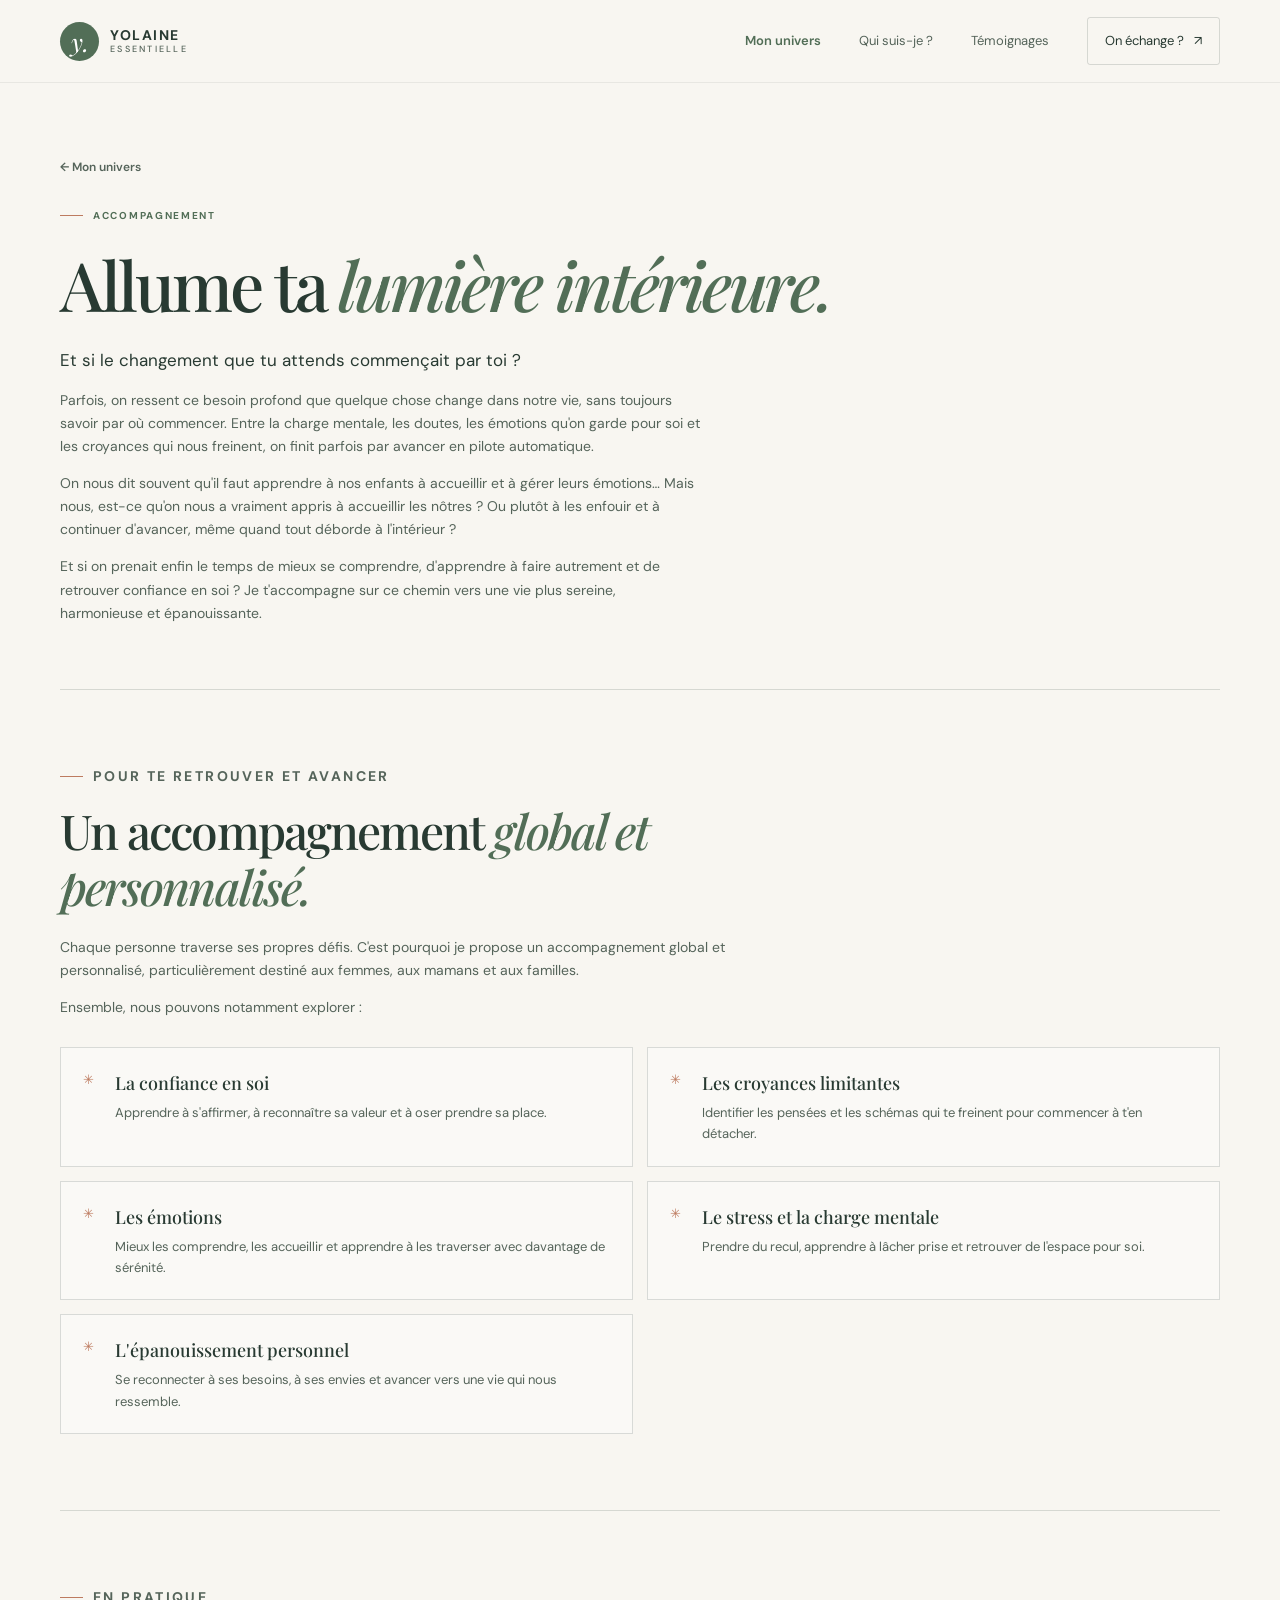
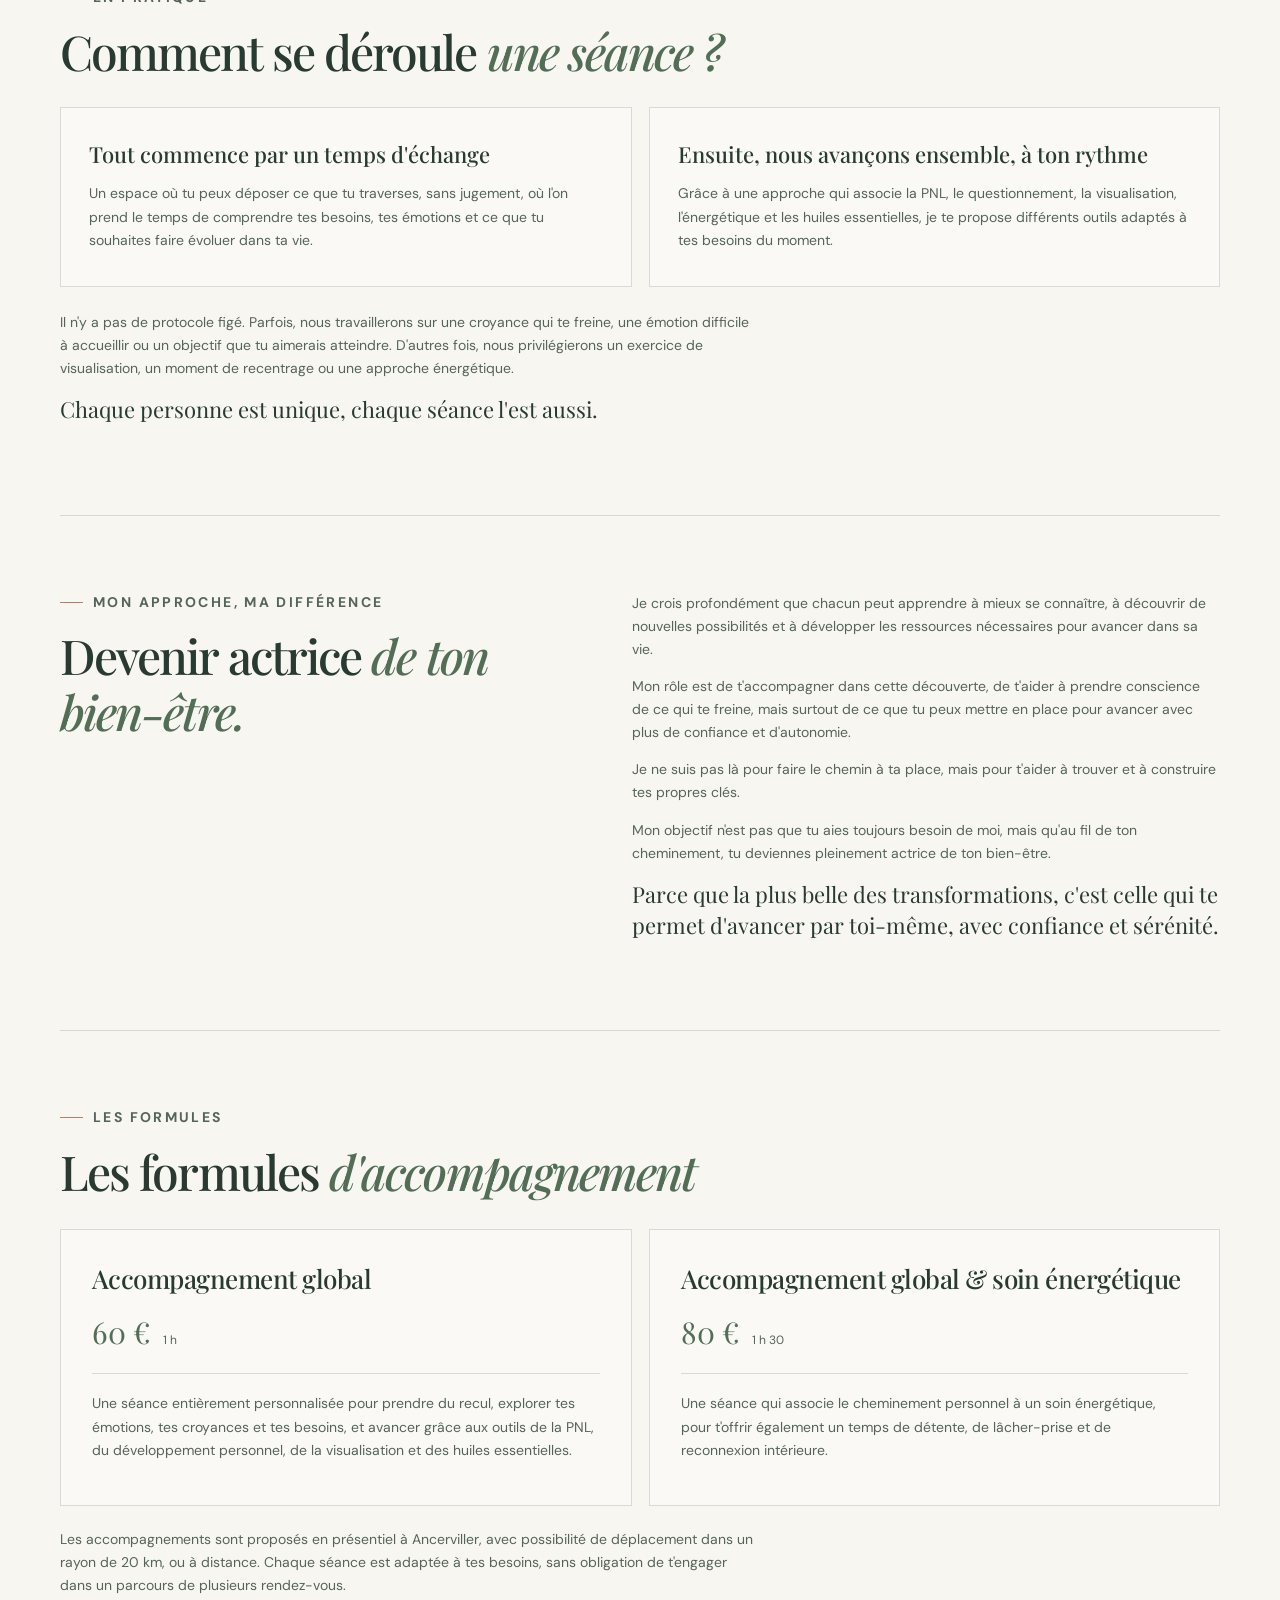
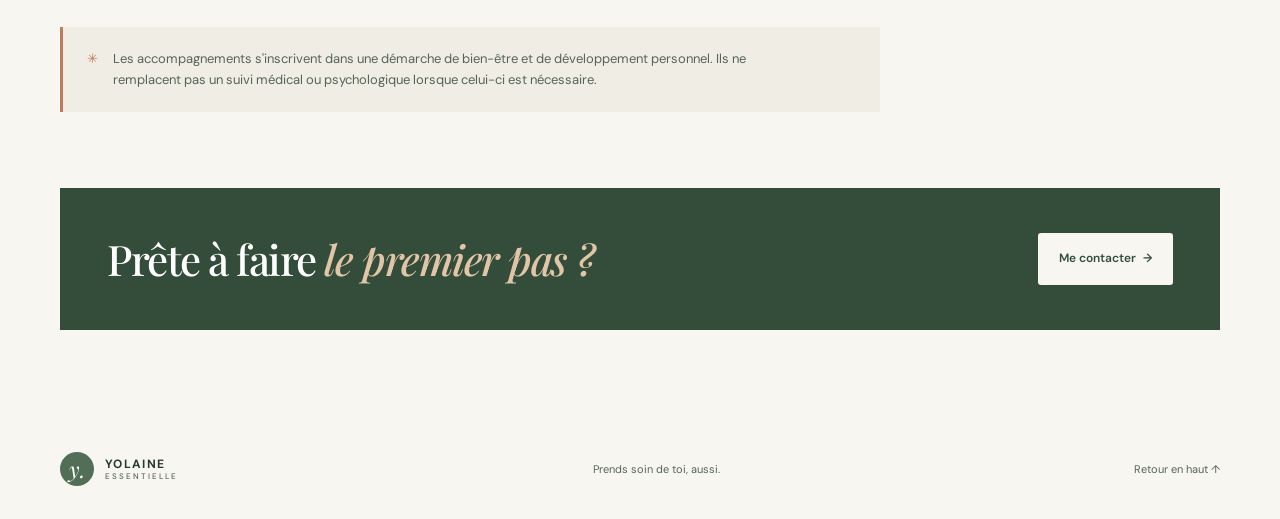
==== accompagnement.html @ 6f118df3 "Ajustement des pages" ====
<!doctype html>
<html lang="fr">
  <head>
    <meta charset="utf-8">
    <meta name="viewport" content="width=device-width, initial-scale=1">
    <meta name="theme-color" content="#f8f6f1">
    <meta name="description" content="Un accompagnement global et personnalisé mêlant PNL, visualisation, énergétique et huiles essentielles, pour les femmes, les mamans et les familles.">
    <title>Accompagnement — Yolaine Essentielle</title>
    <link rel="preconnect" href="https://fonts.googleapis.com">
    <link rel="preconnect" href="https://fonts.gstatic.com" crossorigin>
    <link href="https://fonts.googleapis.com/css2?family=DM+Sans:wght@400;500;600;700&family=Playfair+Display:ital,wght@0,500;0,600;0,700;1,500;1,600&display=swap" rel="stylesheet">
    <link rel="stylesheet" href="assets/styles.css">
    <script src="assets/script.js" defer></script>
  </head>
  <body>
    <a class="skip-link" href="#contenu">Aller au contenu</a>

    <header class="site-header">
      <div class="header-inner">
        <a class="brand" href="index.html#accueil" aria-label="Yolaine Essentielle, accueil">
          <span class="brand-mark" aria-hidden="true">y.</span>
          <span class="brand-name">yolaine <span>essentielle</span></span>
        </a>
        <button class="menu-toggle" type="button" aria-expanded="false" aria-controls="navigation-principale" aria-label="Ouvrir le menu">
          <span></span>
          <span></span>
        </button>
        <nav class="main-nav" id="navigation-principale" aria-label="Navigation principale">
          <a href="univers.html" aria-current="page">Mon univers</a>
          <a href="index.html#a-propos">Qui suis-je ?</a>
          <a href="temoignages.html">Témoignages</a>
          <a class="nav-cta" href="contact.html">On échange ? <span aria-hidden="true">↗</span></a>
        </nav>
      </div>
    </header>

    <main id="contenu">
      <section class="page-hero section-wrap" aria-labelledby="page-title">
        <a class="crumbs" href="univers.html">← Mon univers</a>
        <p class="eyebrow"><span></span> Accompagnement</p>
        <h1 id="page-title">Allume ta <em>lumière intérieure.</em></h1>
        <p class="page-lead">Et si le changement que tu attends commençait par toi&nbsp;?</p>
        <p class="page-text">
          Parfois, on ressent ce besoin profond que quelque chose change dans notre vie,
          sans toujours savoir par où commencer. Entre la charge mentale, les doutes,
          les émotions qu'on garde pour soi et les croyances qui nous freinent, on finit
          parfois par avancer en pilote automatique.
        </p>
        <p class="page-text">
          On nous dit souvent qu'il faut apprendre à nos enfants à accueillir et à gérer
          leurs émotions… Mais nous, est-ce qu'on nous a vraiment appris à accueillir les
          nôtres&nbsp;? Ou plutôt à les enfouir et à continuer d'avancer, même quand tout
          déborde à l'intérieur&nbsp;?
        </p>
        <p class="page-text">
          Et si on prenait enfin le temps de mieux se comprendre, d'apprendre à faire
          autrement et de retrouver confiance en soi&nbsp;? Je t'accompagne sur ce chemin
          vers une vie plus sereine, harmonieuse et épanouissante.
        </p>
      </section>

      <section class="block section-wrap" aria-labelledby="pour-qui">
        <p class="eyebrow"><span></span> Pour te retrouver et avancer</p>
        <h2 id="pour-qui">Un accompagnement <em>global et personnalisé.</em></h2>
        <p>
          Chaque personne traverse ses propres défis. C'est pourquoi je propose un
          accompagnement global et personnalisé, particulièrement destiné aux femmes,
          aux mamans et aux familles.
        </p>
        <p>Ensemble, nous pouvons notamment explorer&nbsp;:</p>
        <ul class="feature-list">
          <li><strong>La confiance en soi</strong>Apprendre à s'affirmer, à reconnaître sa valeur et à oser prendre sa place.</li>
          <li><strong>Les croyances limitantes</strong>Identifier les pensées et les schémas qui te freinent pour commencer à t'en détacher.</li>
          <li><strong>Les émotions</strong>Mieux les comprendre, les accueillir et apprendre à les traverser avec davantage de sérénité.</li>
          <li><strong>Le stress et la charge mentale</strong>Prendre du recul, apprendre à lâcher prise et retrouver de l'espace pour soi.</li>
          <li><strong>L'épanouissement personnel</strong>Se reconnecter à ses besoins, à ses envies et avancer vers une vie qui nous ressemble.</li>
        </ul>
      </section>

      <section class="block section-wrap" aria-labelledby="seance">
        <p class="eyebrow"><span></span> En pratique</p>
        <h2 id="seance">Comment se déroule <em>une séance&nbsp;?</em></h2>
        <div class="steps">
          <div class="step">
            <h3>Tout commence par un temps d'échange</h3>
            <p>Un espace où tu peux déposer ce que tu traverses, sans jugement, où l'on prend le temps de comprendre tes besoins, tes émotions et ce que tu souhaites faire évoluer dans ta vie.</p>
          </div>
          <div class="step">
            <h3>Ensuite, nous avançons ensemble, à ton rythme</h3>
            <p>Grâce à une approche qui associe la PNL, le questionnement, la visualisation, l'énergétique et les huiles essentielles, je te propose différents outils adaptés à tes besoins du moment.</p>
          </div>
        </div>
        <p style="margin-top: 24px">
          Il n'y a pas de protocole figé. Parfois, nous travaillerons sur une croyance
          qui te freine, une émotion difficile à accueillir ou un objectif que tu aimerais
          atteindre. D'autres fois, nous privilégierons un exercice de visualisation, un
          moment de recentrage ou une approche énergétique.
        </p>
        <p class="strong">Chaque personne est unique, chaque séance l'est aussi.</p>
      </section>

      <section class="block section-wrap" aria-labelledby="difference">
        <div class="split">
          <div>
            <p class="eyebrow"><span></span> Mon approche, ma différence</p>
            <h2 id="difference">Devenir actrice <em>de ton bien-être.</em></h2>
          </div>
          <div>
            <p>Je crois profondément que chacun peut apprendre à mieux se connaître, à découvrir de nouvelles possibilités et à développer les ressources nécessaires pour avancer dans sa vie.</p>
            <p>Mon rôle est de t'accompagner dans cette découverte, de t'aider à prendre conscience de ce qui te freine, mais surtout de ce que tu peux mettre en place pour avancer avec plus de confiance et d'autonomie.</p>
            <p>Je ne suis pas là pour faire le chemin à ta place, mais pour t'aider à trouver et à construire tes propres clés.</p>
            <p>Mon objectif n'est pas que tu aies toujours besoin de moi, mais qu'au fil de ton cheminement, tu deviennes pleinement actrice de ton bien-être.</p>
            <p class="strong">Parce que la plus belle des transformations, c'est celle qui te permet d'avancer par toi-même, avec confiance et sérénité.</p>
          </div>
        </div>
      </section>

      <section class="block section-wrap" aria-labelledby="formules">
        <p class="eyebrow"><span></span> Les formules</p>
        <h2 id="formules">Les formules <em>d'accompagnement</em></h2>
        <div class="offer-grid">
          <article class="offer-card">
            <h3>Accompagnement global</h3>
            <p class="price">60&nbsp;€ <span>1 h</span></p>
            <p>Une séance entièrement personnalisée pour prendre du recul, explorer tes émotions, tes croyances et tes besoins, et avancer grâce aux outils de la PNL, du développement personnel, de la visualisation et des huiles essentielles.</p>
          </article>
          <article class="offer-card">
            <h3>Accompagnement global &amp; soin énergétique</h3>
            <p class="price">80&nbsp;€ <span>1 h 30</span></p>
            <p>Une séance qui associe le cheminement personnel à un soin énergétique, pour t'offrir également un temps de détente, de lâcher-prise et de reconnexion intérieure.</p>
          </article>
        </div>
        <p style="margin-top: 22px">
          Les accompagnements sont proposés en présentiel à Ancerviller, avec possibilité
          de déplacement dans un rayon de 20&nbsp;km, ou à distance. Chaque séance est adaptée
          à tes besoins, sans obligation de t'engager dans un parcours de plusieurs rendez-vous.
        </p>
        <div class="notice">
          <span aria-hidden="true">✳</span>
          <p>Les accompagnements s'inscrivent dans une démarche de bien-être et de développement personnel. Ils ne remplacent pas un suivi médical ou psychologique lorsque celui-ci est nécessaire.</p>
        </div>
      </section>

      <section class="section-wrap">
        <div class="cta-band">
          <h2>Prête à faire <em>le premier pas&nbsp;?</em></h2>
          <a class="button button-light" href="contact.html">Me contacter <span aria-hidden="true">→</span></a>
        </div>
      </section>
    </main>

    <footer class="site-footer">
      <a class="brand footer-brand" href="index.html#accueil" aria-label="Yolaine Essentielle, retour à l'accueil">
        <span class="brand-mark" aria-hidden="true">y.</span>
        <span class="brand-name">yolaine <span>essentielle</span></span>
      </a>
      <p>Prends soin de toi, aussi.</p>
      <a class="back-top" href="#contenu">Retour en haut ↑</a>
    </footer>
  </body>
</html>
---- assets/styles.css ----
:root {
  color-scheme: light;
  --paper: #f8f6f1;
  --paper-deep: #f0ede4;
  --ink: #283a32;
  --ink-soft: #55645a;
  --green: #526e57;
  --green-deep: #344d3b;
  --sage: #dce4d5;
  --sage-light: #e9eee5;
  --clay: #bd7b60;
  --line: rgba(40, 58, 50, 0.16);
  --serif: "Playfair Display", Georgia, serif;
  --sans: "DM Sans", "Segoe UI", sans-serif;
  --page-width: 1160px;
}

* {
  box-sizing: border-box;
}

html {
  scroll-behavior: smooth;
  scroll-padding-top: 94px;
}

body {
  margin: 0;
  background: var(--paper);
  color: var(--ink);
  font-family: var(--sans);
  font-size: 16px;
  line-height: 1.65;
  overflow-x: clip;
  -webkit-font-smoothing: antialiased;
}

a {
  color: inherit;
  text-decoration: none;
}

button,
a {
  -webkit-tap-highlight-color: transparent;
}

a:focus-visible,
button:focus-visible {
  outline: 3px solid var(--clay);
  outline-offset: 4px;
}

.skip-link {
  position: absolute;
  z-index: 20;
  top: 12px;
  left: 12px;
  padding: 10px 14px;
  transform: translateY(-160%);
  background: var(--ink);
  color: white;
}

.skip-link:focus {
  transform: translateY(0);
}

.site-header {
  position: sticky;
  z-index: 10;
  top: 0;
  border-bottom: 1px solid rgba(40, 58, 50, 0.08);
  background: rgba(248, 246, 241, 0.94);
  backdrop-filter: blur(14px);
}

.header-inner,
.section-wrap,
.site-footer {
  width: min(var(--page-width), calc(100% - 64px));
  margin-inline: auto;
}

.header-inner {
  display: flex;
  min-height: 82px;
  align-items: center;
  justify-content: space-between;
}

.brand {
  display: inline-flex;
  align-items: center;
  gap: 11px;
}

.brand-mark {
  display: grid;
  width: 39px;
  height: 39px;
  place-items: center;
  border-radius: 50%;
  background: var(--green);
  color: white;
  font-family: var(--serif);
  font-size: 25px;
  font-style: italic;
  line-height: 1;
}

.brand-name {
  display: grid;
  gap: 0;
  font-size: 14px;
  font-weight: 700;
  letter-spacing: 0.11em;
  line-height: 1.2;
  text-transform: uppercase;
}

.brand-name span {
  color: var(--ink-soft);
  font-size: 9px;
  font-weight: 500;
  letter-spacing: 0.25em;
}

.main-nav {
  display: flex;
  align-items: center;
  gap: 38px;
  color: var(--ink-soft);
  font-size: 13px;
}

.main-nav > a:not(.nav-cta):hover,
.text-link:hover,
.back-top:hover {
  color: var(--green);
}

.nav-cta {
  padding: 12px 17px;
  border: 1px solid var(--line);
  border-radius: 3px;
  color: var(--ink);
  transition: background 180ms ease, color 180ms ease, border-color 180ms ease;
}

.nav-cta:hover {
  border-color: var(--green);
  background: var(--green);
  color: white;
}

.nav-cta span,
.text-link span,
.button span {
  margin-left: 7px;
}

.menu-toggle {
  display: none;
}

.hero {
  display: grid;
  min-height: 655px;
  grid-template-columns: 1fr 0.9fr;
  align-items: center;
  gap: 42px;
  padding-block: 72px 76px;
}

.hero-copy {
  position: relative;
  z-index: 1;
  padding-block: 16px;
}

.eyebrow {
  display: flex;
  align-items: center;
  gap: 10px;
  margin: 0 0 23px;
  color: var(--green);
  font-size: 10px;
  font-weight: 700;
  letter-spacing: 0.17em;
  line-height: 1.5;
  text-transform: uppercase;
}

.eyebrow > span {
  width: 23px;
  height: 1px;
  background: var(--clay);
}

.hero h1,
.section-heading h2,
.recognition h2,
.about h2,
.contact h2 {
  margin: 0;
  font-family: var(--serif);
  font-weight: 500;
  letter-spacing: -0.045em;
}

.hero h1 {
  max-width: 570px;
  font-size: clamp(48px, 5.5vw, 72px);
  line-height: 1.11;
}

.hero h1 em,
.section-heading h2 em,
.recognition h2 em,
.about h2 em,
.contact h2 em {
  color: var(--green);
  font-weight: 500;
}

.hero-intro {
  max-width: 480px;
  margin: 26px 0 9px;
  color: var(--ink);
  font-size: 17px;
  line-height: 1.7;
}

.hero-detail {
  max-width: 470px;
  margin: 0;
  color: var(--ink-soft);
  font-size: 14px;
}

.hero-actions {
  display: flex;
  align-items: center;
  gap: 27px;
  margin-top: 31px;
}

.button {
  display: inline-flex;
  min-height: 52px;
  align-items: center;
  justify-content: center;
  padding: 0 20px;
  border: 1px solid transparent;
  border-radius: 3px;
  font-size: 12px;
  font-weight: 600;
  transition: transform 180ms ease, background 180ms ease, color 180ms ease;
}

.button:hover {
  transform: translateY(-2px);
}

.button-primary {
  background: var(--green);
  color: white;
}

.button-primary:hover {
  background: var(--green-deep);
}

.text-link {
  display: inline-flex;
  align-items: center;
  color: var(--ink);
  font-size: 12px;
  font-weight: 600;
  transition: color 180ms ease;
}

.hero-note {
  display: flex;
  align-items: center;
  gap: 10px;
  margin-top: 38px;
  color: var(--ink-soft);
  font-size: 11px;
}

.note-sparkle {
  color: var(--clay);
  font-size: 18px;
}

.hero-art {
  position: relative;
  min-height: 486px;
  display: grid;
  place-items: center;
}

.art-frame {
  position: relative;
  width: min(100%, 440px);
  aspect-ratio: 0.92;
  overflow: hidden;
  border-radius: 220px 220px 4px 4px;
  background: var(--sage);
  box-shadow: 0 24px 70px rgba(44, 64, 48, 0.1);
}

.art-frame img {
  display: block;
  width: 100%;
  height: 100%;
  object-fit: cover;
}

.art-caption {
  position: absolute;
  right: -1px;
  bottom: 26px;
  display: flex;
  min-width: 190px;
  align-items: center;
  gap: 12px;
  padding: 13px 18px;
  border: 1px solid rgba(255, 255, 255, 0.55);
  background: rgba(248, 246, 241, 0.91);
  color: var(--ink);
  font-size: 13px;
  line-height: 1.3;
  backdrop-filter: blur(8px);
}

.art-caption em {
  color: var(--green);
  font-family: var(--serif);
  font-size: 16px;
}

.caption-icon {
  color: var(--clay);
  font-size: 24px;
}

.art-orbit {
  position: absolute;
  z-index: -1;
  border: 1px solid rgba(82, 110, 87, 0.25);
  border-radius: 50%;
}

.orbit-one {
  width: 500px;
  height: 500px;
  transform: translate(23px, 7px);
}

.orbit-two {
  width: 550px;
  height: 550px;
  transform: translate(23px, 7px);
  opacity: 0.5;
}

.art-label {
  position: absolute;
  top: 23%;
  right: -9px;
  color: var(--green);
  font-size: 9px;
  font-weight: 700;
  letter-spacing: 0.18em;
  writing-mode: vertical-rl;
}

.practice-strip {
  background: var(--green-deep);
  color: #f5f3ed;
}

.practice-inner {
  display: flex;
  min-height: 74px;
  align-items: center;
  justify-content: center;
  gap: clamp(18px, 4.4vw, 60px);
  padding: 18px 24px;
  font-family: var(--serif);
  font-size: 17px;
}

.practice-inner i {
  color: #d3ae8c;
  font-size: 12px;
  font-style: normal;
}

.recognition {
  max-width: 790px;
  padding-block: 123px 118px;
  text-align: center;
}

.eyebrow-centered {
  justify-content: center;
  margin-bottom: 21px;
}

.recognition h2 {
  font-size: clamp(36px, 4vw, 50px);
  line-height: 1.2;
}

.section-lead {
  max-width: 590px;
  margin: 23px auto 24px;
  color: var(--ink-soft);
  font-size: 15px;
}

.approach {
  padding-block: 89px 95px;
  border-top: 1px solid var(--line);
  border-bottom: 1px solid var(--line);
}

.section-heading {
  display: flex;
  align-items: end;
  justify-content: space-between;
  gap: 48px;
  margin-bottom: 41px;
}

.section-heading .eyebrow {
  margin-bottom: 17px;
}

.section-heading h2 {
  max-width: 650px;
  font-size: clamp(38px, 4.4vw, 56px);
  line-height: 1.13;
}

.section-heading > p {
  max-width: 330px;
  margin: 0 0 4px;
  color: var(--ink-soft);
  font-size: 13px;
}

.approach-grid {
  display: grid;
  grid-template-columns: repeat(3, 1fr);
  gap: 17px;
}

.approach-card {
  display: block;
  position: relative;
  min-height: 269px;
  padding: 29px 26px 32px;
  border: 1px solid var(--line);
  background: rgba(255, 255, 255, 0.25);
  transition: border-color 180ms ease, transform 180ms ease, background 180ms ease;
}

.approach-card:hover {
  transform: translateY(-4px);
  border-color: rgba(82, 110, 87, 0.5);
  background: rgba(255, 255, 255, 0.56);
}

.card-number {
  position: absolute;
  top: 25px;
  right: 25px;
  color: #9ca79a;
  font-size: 10px;
  letter-spacing: 0.12em;
}

.card-icon {
  display: grid;
  width: 49px;
  height: 49px;
  place-items: center;
  margin-bottom: 23px;
  border-radius: 50%;
  font-size: 22px;
}

.icon-energy {
  background: #e7e5d5;
  color: #8d8055;
}

.icon-pnl {
  background: #e5eade;
  color: var(--green);
}

.icon-oil {
  background: #f0e3dc;
  color: var(--clay);
}

.approach-card h3 {
  margin: 0 0 10px;
  font-family: var(--serif);
  font-size: 23px;
  font-weight: 500;
}

.approach-card p {
  max-width: 285px;
  margin: 0;
  color: var(--ink-soft);
  font-size: 13px;
}

.card-line {
  position: absolute;
  right: 26px;
  bottom: 0;
  left: 26px;
  height: 2px;
  transform: scaleX(0);
  transform-origin: left;
  background: var(--clay);
  transition: transform 200ms ease;
}

.approach-card:hover .card-line {
  transform: scaleX(1);
}

.approach-footnote {
  margin: 19px 0 0;
  color: var(--ink-soft);
  font-size: 11px;
  text-align: right;
}

.about {
  display: grid;
  grid-template-columns: 0.93fr 1fr;
  align-items: center;
  gap: clamp(60px, 11vw, 145px);
  padding-block: 117px 125px;
}

.about-visual {
  position: relative;
  display: grid;
  min-height: 420px;
  place-items: center;
  overflow: hidden;
  background: var(--sage-light);
}

.about-sun {
  position: absolute;
  top: 47px;
  left: 50%;
  width: 235px;
  height: 235px;
  transform: translateX(-50%);
  border-radius: 50%;
  background: #e2cbb1;
}

.about-quote {
  position: relative;
  z-index: 1;
  margin-top: 35px;
  text-align: center;
}

.about-quote > span:first-child {
  display: block;
  height: 38px;
  color: var(--clay);
  font-family: var(--serif);
  font-size: 64px;
  line-height: 1;
}

.about-quote p {
  margin: 0;
  color: var(--green-deep);
  font-family: var(--serif);
  font-size: 25px;
  line-height: 1.35;
}

.quote-spark {
  display: block;
  margin-top: 17px;
  color: var(--clay);
  font-size: 19px;
}

.about-stem {
  position: absolute;
  bottom: -23px;
  width: 96px;
  height: 170px;
  border: 1px solid var(--green);
  border-top: 0;
  border-right: 0;
  border-radius: 0 0 0 100%;
  opacity: 0.66;
  transform: rotate(-20deg);
}

.stem-one {
  left: 34px;
}

.stem-two {
  right: 40px;
  transform: scaleX(-1) rotate(-20deg);
}

.stem-three {
  right: -1px;
  bottom: -68px;
  transform: scaleX(-1) rotate(-7deg);
}

.about-copy .eyebrow {
  margin-bottom: 17px;
}

.about h2 {
  margin-bottom: 23px;
  font-size: clamp(44px, 5vw, 61px);
  line-height: 1.1;
}

.about-copy > p:not(.eyebrow) {
  margin: 0 0 15px;
  color: var(--ink-soft);
  font-size: 14px;
}

.button-outline {
  margin-top: 14px;
  border-color: var(--line);
  color: var(--ink);
}

.button-outline:hover {
  border-color: var(--green);
  background: var(--green);
  color: white;
}

.contact {
  position: relative;
  overflow: hidden;
  padding: 77px 24px 82px;
  background: var(--green-deep);
  color: white;
  text-align: center;
}

.contact::before,
.contact::after {
  position: absolute;
  width: 280px;
  height: 280px;
  border: 1px solid rgba(231, 234, 220, 0.16);
  border-radius: 50%;
  content: "";
}

.contact::before {
  top: -175px;
  left: -74px;
}

.contact::after {
  right: -112px;
  bottom: -184px;
  width: 350px;
  height: 350px;
}

.contact-flower {
  margin-bottom: 9px;
  color: #dfc6a9;
  font-size: 22px;
}

.contact .eyebrow {
  color: #d8dfd2;
}

.contact h2 {
  font-size: clamp(43px, 5vw, 60px);
  line-height: 1.15;
}

.contact h2 em {
  color: #e0c5a6;
}

.contact > p:not(.eyebrow) {
  max-width: 510px;
  margin: 18px auto 25px;
  color: rgba(255, 255, 255, 0.8);
  font-size: 14px;
}

.button-light {
  position: relative;
  z-index: 1;
  background: var(--paper);
  color: var(--green-deep);
}

.button-light:hover {
  background: white;
}

.site-footer {
  display: flex;
  min-height: 99px;
  align-items: center;
  justify-content: space-between;
  gap: 20px;
}

.footer-brand .brand-mark {
  width: 34px;
  height: 34px;
  font-size: 22px;
}

.footer-brand .brand-name {
  font-size: 12px;
}

.footer-brand .brand-name span {
  font-size: 8px;
}

.site-footer > p,
.back-top {
  color: var(--ink-soft);
  font-size: 11px;
}

.back-top {
  transition: color 180ms ease;
}

@media (max-width: 900px) {
  .header-inner,
  .section-wrap,
  .site-footer {
    width: min(100% - 48px, var(--page-width));
  }

  .hero {
    min-height: auto;
    grid-template-columns: 1fr 0.82fr;
    gap: 20px;
    padding-block: 60px 66px;
  }

  .hero h1 {
    font-size: clamp(47px, 6.4vw, 61px);
  }

  .hero-art {
    min-height: 390px;
  }

  .orbit-one {
    width: 420px;
    height: 420px;
  }

  .orbit-two {
    width: 460px;
    height: 460px;
  }

  .art-label {
    right: -2px;
  }

  .about {
    gap: 52px;
  }
}

@media (max-width: 680px) {
  html {
    scroll-padding-top: 76px;
  }

  .header-inner,
  .section-wrap,
  .site-footer {
    width: calc(100% - 40px);
  }

  .header-inner {
    min-height: 72px;
  }

  .brand-mark {
    width: 35px;
    height: 35px;
    font-size: 23px;
  }

  .brand-name {
    font-size: 12px;
  }

  .menu-toggle {
    display: grid;
    width: 42px;
    height: 42px;
    align-content: center;
    justify-items: center;
    gap: 6px;
    border: 1px solid var(--line);
    border-radius: 50%;
    background: transparent;
    cursor: pointer;
  }

  .menu-toggle span {
    width: 16px;
    height: 1px;
    background: var(--ink);
    transition: transform 180ms ease;
  }

  .menu-toggle[aria-expanded="true"] span:first-child {
    transform: translateY(3.5px) rotate(45deg);
  }

  .menu-toggle[aria-expanded="true"] span:last-child {
    transform: translateY(-3.5px) rotate(-45deg);
  }

  .main-nav {
    position: absolute;
    top: calc(100% + 1px);
    right: 0;
    left: 0;
    display: none;
    align-items: stretch;
    gap: 0;
    padding: 8px 20px 20px;
    border-bottom: 1px solid var(--line);
    background: var(--paper);
  }

  .main-nav.is-open {
    display: flex;
    flex-direction: column;
  }

  .main-nav > a:not(.nav-cta) {
    padding: 14px 2px;
    border-bottom: 1px solid var(--line);
  }

  .nav-cta {
    align-self: flex-start;
    margin-top: 15px;
  }

  .hero {
    grid-template-columns: 1fr;
    gap: 29px;
    padding-block: 57px 53px;
  }

  .hero-copy {
    padding: 0;
  }

  .eyebrow {
    font-size: 9px;
  }

  .hero h1 {
    max-width: 500px;
    font-size: clamp(46px, 12vw, 63px);
  }

  .hero-intro {
    margin-top: 19px;
    font-size: 16px;
  }

  .hero-detail {
    font-size: 13px;
  }

  .hero-actions {
    flex-wrap: wrap;
    gap: 15px 21px;
    margin-top: 24px;
  }

  .button {
    min-height: 49px;
    padding-inline: 15px;
    font-size: 11px;
  }

  .hero-note {
    margin-top: 24px;
    font-size: 10px;
  }

  .hero-art {
    min-height: 0;
    padding: 7px 13px 14px;
  }

  .art-frame {
    width: min(82%, 350px);
    border-radius: 190px 190px 3px 3px;
  }

  .art-caption {
    right: -6px;
    bottom: 17px;
    min-width: 160px;
    padding: 10px 13px;
    font-size: 11px;
  }

  .art-caption em {
    font-size: 14px;
  }

  .art-label {
    top: 21%;
    right: 0;
    font-size: 8px;
  }

  .orbit-one {
    width: 95%;
    height: 95%;
  }

  .orbit-two {
    width: 105%;
    height: 105%;
  }

  .practice-inner {
    min-height: auto;
    flex-wrap: wrap;
    gap: 8px 13px;
    padding: 17px 19px;
    font-size: 14px;
  }

  .practice-inner i {
    font-size: 9px;
  }

  .recognition {
    padding-block: 82px 77px;
  }

  .recognition h2 {
    font-size: clamp(34px, 9vw, 44px);
  }

  .section-lead {
    font-size: 13px;
  }

  .approach {
    padding-block: 70px 65px;
  }

  .section-heading {
    display: block;
    margin-bottom: 28px;
  }

  .section-heading h2 {
    font-size: clamp(38px, 10vw, 50px);
  }

  .section-heading > p {
    margin-top: 16px;
  }

  .approach-grid {
    grid-template-columns: 1fr;
    gap: 12px;
  }

  .approach-card {
    min-height: 0;
    padding: 23px 22px 25px;
  }

  .approach-card p {
    max-width: 340px;
  }

  .card-icon {
    margin-bottom: 15px;
  }

  .approach-footnote {
    text-align: left;
  }

  .about {
    grid-template-columns: 1fr;
    gap: 38px;
    padding-block: 78px 83px;
  }

  .about-visual {
    min-height: 340px;
  }

  .about-sun {
    top: 36px;
    width: 194px;
    height: 194px;
  }

  .about-quote p {
    font-size: 22px;
  }

  .about h2 {
    font-size: 51px;
  }

  .contact {
    width: 100%;
    padding: 66px 25px 70px;
  }

  .contact h2 {
    font-size: 48px;
  }

  .contact > p:not(.eyebrow) {
    font-size: 13px;
  }

  .site-footer {
    min-height: 85px;
    flex-wrap: wrap;
    gap: 8px 12px;
    padding-block: 17px;
  }

  .site-footer > p {
    display: none;
  }
}

@media (prefers-reduced-motion: reduce) {
  *,
  *::before,
  *::after {
    scroll-behavior: auto !important;
    animation-duration: 0.01ms !important;
    animation-iteration-count: 1 !important;
    transition-duration: 0.01ms !important;
  }
}

.contact-hero {
  display: grid;
  min-height: 515px;
  grid-template-columns: 1fr 0.64fr;
  align-items: center;
  gap: clamp(50px, 10vw, 135px);
  padding-block: 80px 89px;
}

.contact-hero-copy {
  max-width: 670px;
}

.contact-hero h1,
.contact-options h2 {
  margin: 0;
  font-family: var(--serif);
  font-size: clamp(46px, 5.4vw, 68px);
  font-weight: 500;
  letter-spacing: -0.045em;
  line-height: 1.13;
}

.contact-hero h1 em,
.contact-options h2 em {
  color: var(--green);
  font-weight: 500;
}

.contact-hero-copy > p:not(.eyebrow) {
  max-width: 590px;
  margin: 17px 0 0;
  color: var(--ink-soft);
  font-size: 14px;
}

.contact-hero-copy > .contact-page-lead {
  margin-top: 23px;
  color: var(--ink);
  font-size: 17px;
}

.contact-note {
  position: relative;
  padding: 37px 31px 34px;
  border: 1px solid var(--line);
  background:
    radial-gradient(circle at 100% 0, rgba(220, 228, 213, 0.8), transparent 55%),
    rgba(255, 255, 255, 0.3);
}

.contact-note-icon {
  color: var(--clay);
  font-size: 25px;
}

.contact-note-label {
  margin: 25px 0 8px;
  color: var(--green);
  font-size: 10px;
  font-weight: 700;
  letter-spacing: 0.16em;
  text-transform: uppercase;
}

.contact-note-text {
  max-width: 250px;
  margin: 0;
  font-family: var(--serif);
  font-size: 27px;
  line-height: 1.32;
}

.contact-note-rule {
  display: block;
  width: 44px;
  height: 1px;
  margin: 26px 0 20px;
  background: var(--clay);
}

.contact-options {
  padding-block: 74px 86px;
  border-top: 1px solid var(--line);
}

.contact-options-heading {
  display: flex;
  align-items: end;
  justify-content: space-between;
  gap: 30px;
  margin-bottom: 33px;
}

.contact-options-heading .eyebrow {
  margin-bottom: 13px;
}

.contact-options h2 {
  max-width: 710px;
  font-size: clamp(37px, 4vw, 51px);
}

.contact-options-grid {
  display: grid;
  grid-template-columns: repeat(3, minmax(0, 1fr));
  gap: 16px;
}

.contact-option {
  display: flex;
  min-height: 238px;
  flex-direction: column;
  align-items: flex-start;
  padding: 25px 24px 22px;
  border: 1px solid var(--line);
  background: rgba(255, 255, 255, 0.3);
  transition: transform 180ms ease, border-color 180ms ease, background 180ms ease;
}

.contact-option:hover {
  transform: translateY(-4px);
  border-color: rgba(82, 110, 87, 0.5);
  background: white;
}

.contact-option-icon {
  display: grid;
  width: 45px;
  height: 45px;
  place-items: center;
  margin-bottom: 19px;
  border-radius: 50%;
  font-family: var(--serif);
  font-size: 21px;
}

.whatsapp-icon {
  background: #e5eade;
  color: var(--green);
  font-weight: 700;
}

.phone-icon {
  background: #f0e3dc;
  color: var(--clay);
}

.instagram-icon {
  background: #e9e5d8;
  color: #847149;
  font-size: 25px;
}

.contact-option-label {
  margin-bottom: 5px;
  color: var(--ink-soft);
  font-size: 10px;
  letter-spacing: 0.11em;
  text-transform: uppercase;
}

.contact-option-title {
  font-family: var(--serif);
  font-size: 21px;
  line-height: 1.3;
}

.contact-option-action {
  display: flex;
  width: 100%;
  align-items: center;
  justify-content: space-between;
  gap: 10px;
  margin-top: auto;
  padding-top: 20px;
  color: var(--green);
  font-size: 11px;
  font-weight: 600;
}

.contact-closing {
  display: flex;
  min-height: 118px;
  flex-direction: column;
  align-items: center;
  justify-content: center;
  border-top: 1px solid var(--line);
  background: var(--paper-deep);
  text-align: center;
}

.contact-closing > span {
  color: var(--clay);
  font-size: 18px;
}

.contact-closing p {
  margin: 5px 20px 0;
  color: var(--green-deep);
  font-family: var(--serif);
  font-size: 20px;
}

@media (max-width: 900px) {
  .contact-hero {
    grid-template-columns: 1fr 0.7fr;
    gap: 44px;
  }

  .contact-note {
    padding-inline: 24px;
  }

  .contact-option {
    padding-inline: 18px;
  }
}

@media (max-width: 680px) {
  .contact-hero {
    min-height: 0;
    grid-template-columns: 1fr;
    gap: 31px;
    padding-block: 56px 62px;
  }

  .contact-hero h1 {
    font-size: clamp(43px, 11vw, 57px);
  }

  .contact-hero-copy > .contact-page-lead {
    font-size: 15px;
  }

  .contact-note {
    padding: 25px 23px 24px;
  }

  .contact-note-label {
    margin-top: 15px;
  }

  .contact-note-text {
    max-width: 310px;
    font-size: 24px;
  }

  .contact-note-rule {
    margin-block: 20px 15px;
  }

  .contact-options {
    padding-block: 59px 66px;
  }

  .contact-options-heading {
    display: block;
    margin-bottom: 23px;
  }

  .contact-options h2 {
    font-size: clamp(36px, 9vw, 46px);
  }

  .contact-options-grid {
    grid-template-columns: 1fr;
    gap: 11px;
  }

  .contact-option {
    min-height: 190px;
    padding: 20px 21px 18px;
  }

  .contact-option-icon {
    width: 40px;
    height: 40px;
    margin-bottom: 13px;
  }

  .contact-option-title {
    font-size: 20px;
  }
}

/* Pages intérieures */
.main-nav a[aria-current="page"]:not(.nav-cta) {
  color: var(--green);
  font-weight: 600;
}

.page-hero {
  padding-block: 70px 64px;
}

.crumbs {
  display: inline-flex;
  margin-bottom: 30px;
  color: var(--ink-soft);
  font-size: 12px;
  font-weight: 600;
  transition: color 180ms ease;
}

.crumbs:hover {
  color: var(--green);
}

.page-hero h1 {
  max-width: 820px;
  margin: 0;
  font-family: var(--serif);
  font-size: clamp(44px, 5.4vw, 68px);
  font-weight: 500;
  letter-spacing: -0.045em;
  line-height: 1.12;
}

.page-hero h1 em,
.block h2 em {
  color: var(--green);
  font-weight: 500;
}

.page-lead {
  max-width: 640px;
  margin: 24px 0 0;
  color: var(--ink);
  font-size: 17px;
  line-height: 1.7;
}

.page-text {
  max-width: 640px;
  margin: 14px 0 0;
  color: var(--ink-soft);
  font-size: 14px;
}

.page-hero .button {
  margin-top: 30px;
}

.block {
  padding-block: 76px;
  border-top: 1px solid var(--line);
}

.block h2 {
  max-width: 740px;
  margin: 0 0 22px;
  font-family: var(--serif);
  font-size: clamp(34px, 4vw, 48px);
  font-weight: 500;
  letter-spacing: -0.04em;
  line-height: 1.17;
}

.block > .eyebrow {
  margin-bottom: 15px;
}

.block p {
  max-width: 700px;
  margin: 0 0 14px;
  color: var(--ink-soft);
  font-size: 14px;
}

.block p.strong {
  color: var(--ink);
  font-family: var(--serif);
  font-size: 22px;
  line-height: 1.4;
}

.split {
  display: grid;
  grid-template-columns: 0.8fr 1fr;
  gap: clamp(40px, 8vw, 110px);
  align-items: start;
}

.universe-grid {
  display: grid;
  grid-template-columns: repeat(2, minmax(0, 1fr));
  gap: 17px;
  padding-bottom: 76px;
}

.universe-card {
  position: relative;
  display: flex;
  min-height: 292px;
  flex-direction: column;
  align-items: flex-start;
  padding: 31px 29px 27px;
  overflow: hidden;
  border: 1px solid var(--line);
  background: rgba(255, 255, 255, 0.3);
  transition: transform 180ms ease, border-color 180ms ease, background 180ms ease;
}

.universe-card:hover {
  transform: translateY(-4px);
  border-color: rgba(82, 110, 87, 0.5);
  background: white;
}

.universe-card .card-number {
  top: 29px;
  right: 29px;
}

.universe-card h2 {
  margin: 0 0 11px;
  font-family: var(--serif);
  font-size: 29px;
  font-weight: 500;
  letter-spacing: -0.02em;
  line-height: 1.2;
}

.universe-card p {
  max-width: 380px;
  margin: 0;
  color: var(--ink-soft);
  font-size: 14px;
}

.universe-card .tag {
  margin-top: 16px;
  padding: 4px 10px;
  border-radius: 99px;
  background: var(--sage-light);
  color: var(--green-deep);
  font-size: 11px;
  font-weight: 600;
}

.card-more {
  margin-top: auto;
  padding-top: 22px;
  color: var(--green);
  font-size: 12px;
  font-weight: 600;
}

.stories-strip {
  display: flex;
  align-items: center;
  justify-content: space-between;
  gap: 30px;
  margin-bottom: 90px;
  padding: 37px 41px;
  background: var(--green-deep);
  color: white;
}

.stories-strip h2 {
  margin: 0;
  font-family: var(--serif);
  font-size: clamp(28px, 3.4vw, 38px);
  font-weight: 500;
  letter-spacing: -0.03em;
}

.stories-strip h2 em {
  color: #e0c5a6;
}

.stories-strip p {
  margin: 6px 0 0;
  color: rgba(255, 255, 255, 0.76);
  font-size: 13px;
}

.feature-list {
  display: grid;
  grid-template-columns: repeat(2, minmax(0, 1fr));
  gap: 14px;
  margin: 28px 0 0;
  padding: 0;
  list-style: none;
}

.feature-list li {
  position: relative;
  padding: 21px 22px 21px 54px;
  border: 1px solid var(--line);
  background: rgba(255, 255, 255, 0.3);
  color: var(--ink-soft);
  font-size: 13px;
}

.feature-list li::before {
  position: absolute;
  top: 21px;
  left: 22px;
  color: var(--clay);
  content: "✳";
}

.feature-list strong {
  display: block;
  margin-bottom: 3px;
  color: var(--ink);
  font-family: var(--serif);
  font-size: 18px;
  font-weight: 500;
}

.plain-list {
  margin: 20px 0 0;
  padding: 0;
  list-style: none;
}

.plain-list li {
  position: relative;
  margin-bottom: 11px;
  padding-left: 25px;
  color: var(--ink-soft);
  font-size: 14px;
}

.plain-list li::before {
  position: absolute;
  left: 0;
  color: var(--clay);
  content: "✳";
}

.plain-list strong {
  color: var(--ink);
  font-weight: 600;
}

.offer-grid {
  display: grid;
  grid-template-columns: repeat(2, minmax(0, 1fr));
  gap: 17px;
  margin-top: 30px;
}

.offer-card {
  display: flex;
  flex-direction: column;
  padding: 33px 31px 31px;
  border: 1px solid var(--line);
  background: rgba(255, 255, 255, 0.34);
}

.offer-card h3 {
  margin: 0 0 12px;
  font-family: var(--serif);
  font-size: 26px;
  font-weight: 500;
  letter-spacing: -0.02em;
  line-height: 1.25;
}

.offer-card p {
  margin-bottom: 12px;
  color: var(--ink-soft);
  font-size: 14px;
}

.block .offer-card .price {
  display: flex;
  max-width: none;
  align-items: baseline;
  gap: 12px;
  margin-bottom: 18px;
  padding-bottom: 16px;
  border-bottom: 1px solid var(--line);
  color: var(--green);
  font-family: var(--serif);
  font-size: 30px;
}

.price span {
  color: var(--ink-soft);
  font-family: var(--sans);
  font-size: 12px;
}

.offer-card .plain-list {
  margin-top: 8px;
}

.notice {
  display: flex;
  gap: 15px;
  max-width: 820px;
  margin-top: 30px;
  padding: 21px 24px;
  border-left: 3px solid var(--clay);
  background: var(--paper-deep);
  color: var(--ink-soft);
  font-size: 13px;
}

.notice span {
  color: var(--clay);
}

.notice p {
  margin: 0;
  font-size: 13px;
}

.cta-band {
  display: flex;
  align-items: center;
  justify-content: space-between;
  gap: 30px;
  margin-bottom: 90px;
  padding: 45px 47px;
  background: var(--green-deep);
  color: white;
}

.cta-band h2 {
  max-width: 560px;
  margin: 0;
  font-family: var(--serif);
  font-size: clamp(30px, 3.6vw, 42px);
  font-weight: 500;
  letter-spacing: -0.035em;
  line-height: 1.2;
}

.cta-band h2 em {
  color: #e0c5a6;
}

.cta-band .button {
  flex-shrink: 0;
}

.theme-grid {
  display: grid;
  grid-template-columns: repeat(2, minmax(0, 1fr));
  gap: 14px;
  margin-top: 28px;
}

.theme-card {
  padding: 24px 25px;
  border: 1px solid var(--line);
  background: rgba(255, 255, 255, 0.3);
}

.theme-card .emoji {
  display: block;
  margin-bottom: 10px;
  font-size: 26px;
  line-height: 1;
}

.theme-card h3 {
  margin: 0 0 6px;
  font-family: var(--serif);
  font-size: 21px;
  font-weight: 500;
}

.theme-card p {
  margin: 0;
  color: var(--ink-soft);
  font-size: 13px;
}

.gift-card {
  padding: 39px 41px;
  background: var(--sage-light);
}

.gift-card h2 {
  margin-bottom: 14px;
}

.steps {
  display: grid;
  grid-template-columns: repeat(2, minmax(0, 1fr));
  gap: 17px;
  margin-top: 28px;
}

.step {
  padding: 28px 28px 24px;
  border: 1px solid var(--line);
  background: rgba(255, 255, 255, 0.3);
}

.step h3 {
  margin: 0 0 10px;
  font-family: var(--serif);
  font-size: 22px;
  font-weight: 500;
}

.step p {
  margin-bottom: 10px;
}

.testimonial-grid {
  display: grid;
  grid-template-columns: repeat(2, minmax(0, 1fr));
  gap: 17px;
  padding-bottom: 76px;
}

.testimonial {
  position: relative;
  margin: 0;
  padding: 45px 33px 29px;
  border: 1px solid var(--line);
  background: rgba(255, 255, 255, 0.34);
}

.testimonial::before {
  position: absolute;
  top: 20px;
  left: 25px;
  color: var(--clay);
  font-family: var(--serif);
  font-size: 58px;
  line-height: 1;
  content: "«";
  opacity: .4;
}

.testimonial blockquote {
  margin: 0 0 22px;
  color: var(--ink);
  font-family: var(--serif);
  font-size: 18px;
  line-height: 1.55;
}

.testimonial figcaption {
  display: flex;
  align-items: center;
  gap: 11px;
  color: var(--green);
  font-size: 12px;
  font-weight: 700;
  letter-spacing: 0.1em;
  text-transform: uppercase;
}

.testimonial figcaption::before {
  width: 23px;
  height: 1px;
  background: var(--clay);
  content: "";
}

.testimonial.wide {
  grid-column: 1 / -1;
}

.bilan-card {
  display: grid;
  grid-template-columns: 1fr auto;
  align-items: center;
  gap: 40px;
  margin-bottom: 90px;
  padding: 45px 47px;
  background: var(--sage-light);
}

.bilan-card h2 {
  margin: 0 0 10px;
  font-family: var(--serif);
  font-size: clamp(30px, 3.6vw, 42px);
  font-weight: 500;
  letter-spacing: -0.035em;
  line-height: 1.2;
}

.bilan-card h2 em {
  color: var(--green);
}

.bilan-card p {
  max-width: 560px;
  margin: 0;
  color: var(--ink-soft);
  font-size: 14px;
}

@media (max-width: 900px) {
  .main-nav {
    gap: 24px;
  }

  .split {
    grid-template-columns: 1fr;
    gap: 22px;
  }

  .universe-card {
    padding-inline: 23px;
  }
}

@media (max-width: 680px) {
  .page-hero {
    padding-block: 50px 46px;
  }

  .crumbs {
    margin-bottom: 21px;
  }

  .page-hero h1 {
    font-size: clamp(40px, 11vw, 54px);
  }

  .page-lead {
    font-size: 15px;
  }

  .block {
    padding-block: 56px;
  }

  .block p.strong {
    font-size: 19px;
  }

  .universe-grid,
  .feature-list,
  .offer-grid,
  .theme-grid,
  .steps,
  .testimonial-grid {
    grid-template-columns: 1fr;
    gap: 11px;
  }

  .universe-grid {
    padding-bottom: 56px;
  }

  .universe-card {
    min-height: 0;
    padding: 24px 22px 21px;
  }

  .stories-strip,
  .cta-band,
  .bilan-card {
    display: block;
    margin-bottom: 60px;
    padding: 30px 24px;
  }

  .stories-strip .button,
  .cta-band .button,
  .bilan-card .button {
    margin-top: 21px;
  }

  .offer-card {
    padding: 26px 23px 24px;
  }

  .gift-card {
    padding: 28px 23px;
  }

  .testimonial {
    padding: 42px 23px 24px;
  }

  .testimonial-grid {
    padding-bottom: 56px;
  }

  .testimonial blockquote {
    font-size: 17px;
  }

  .notice {
    padding: 17px 19px;
  }
}
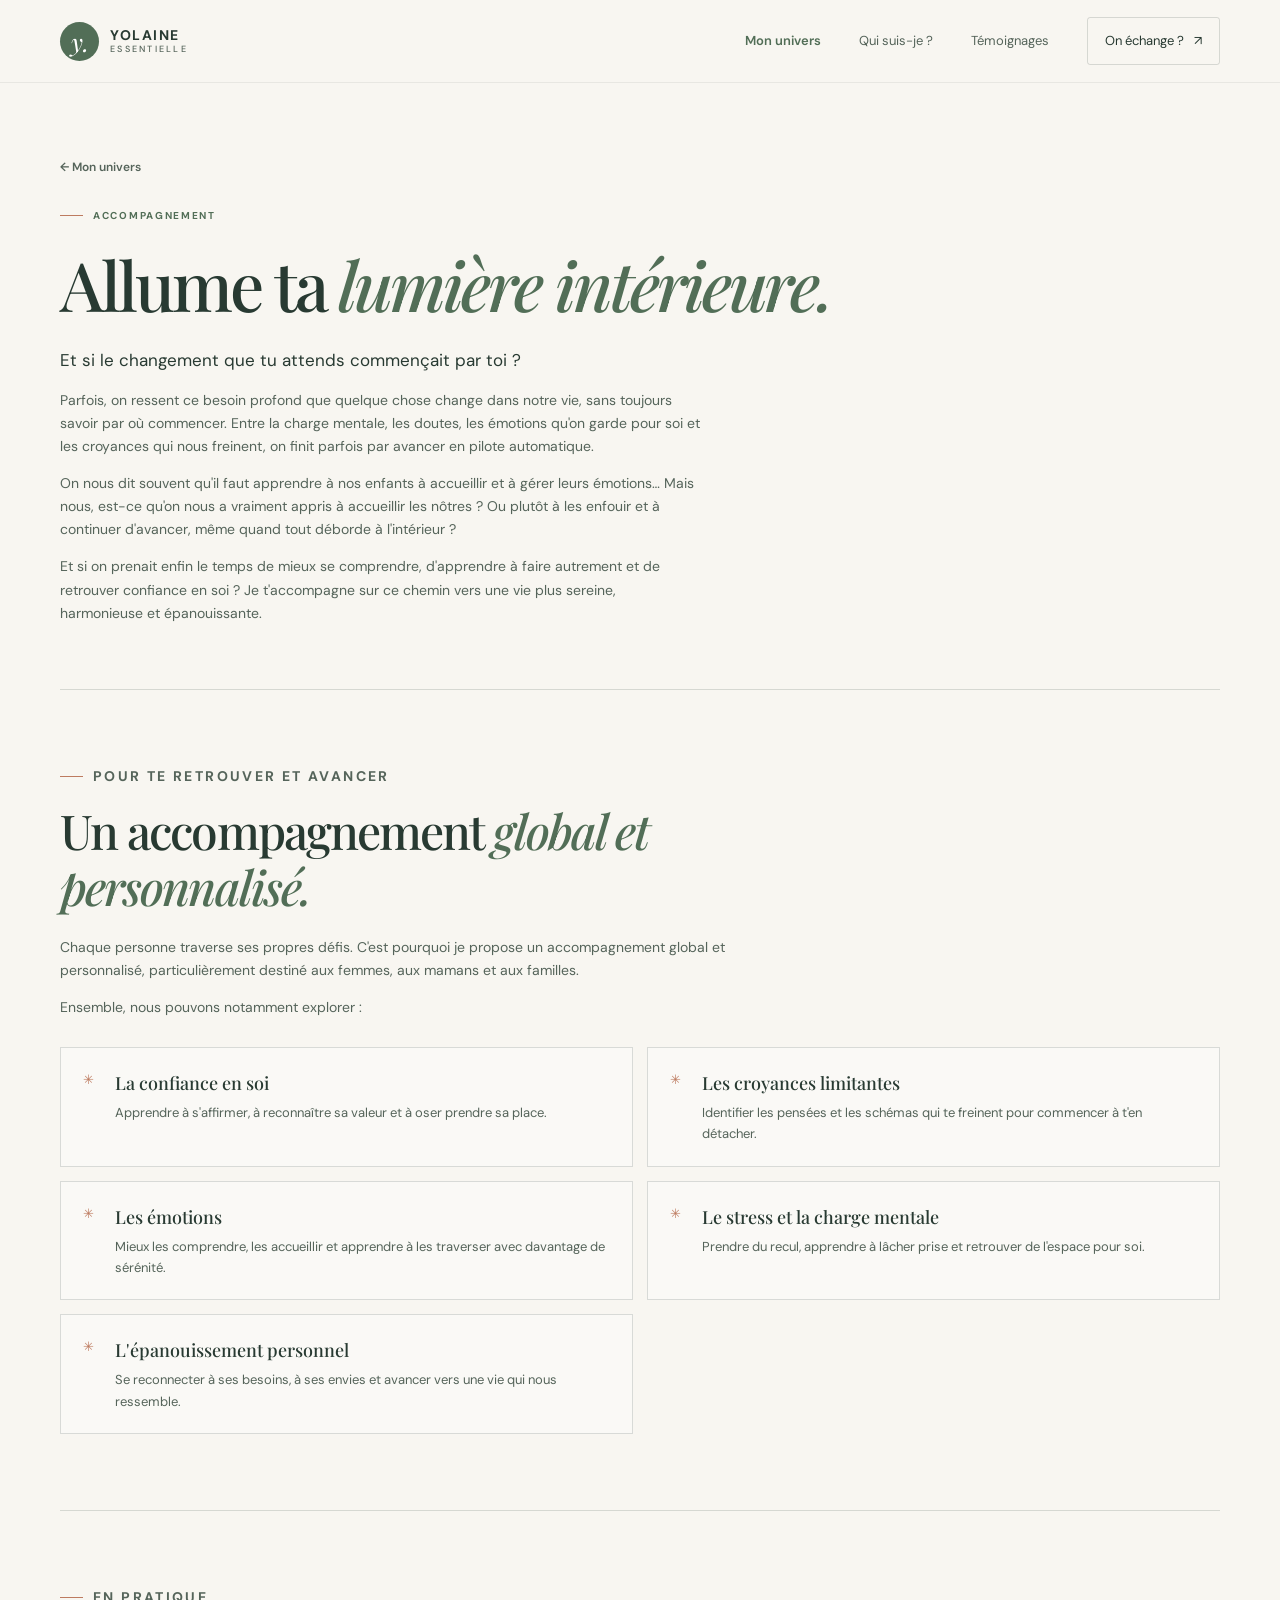
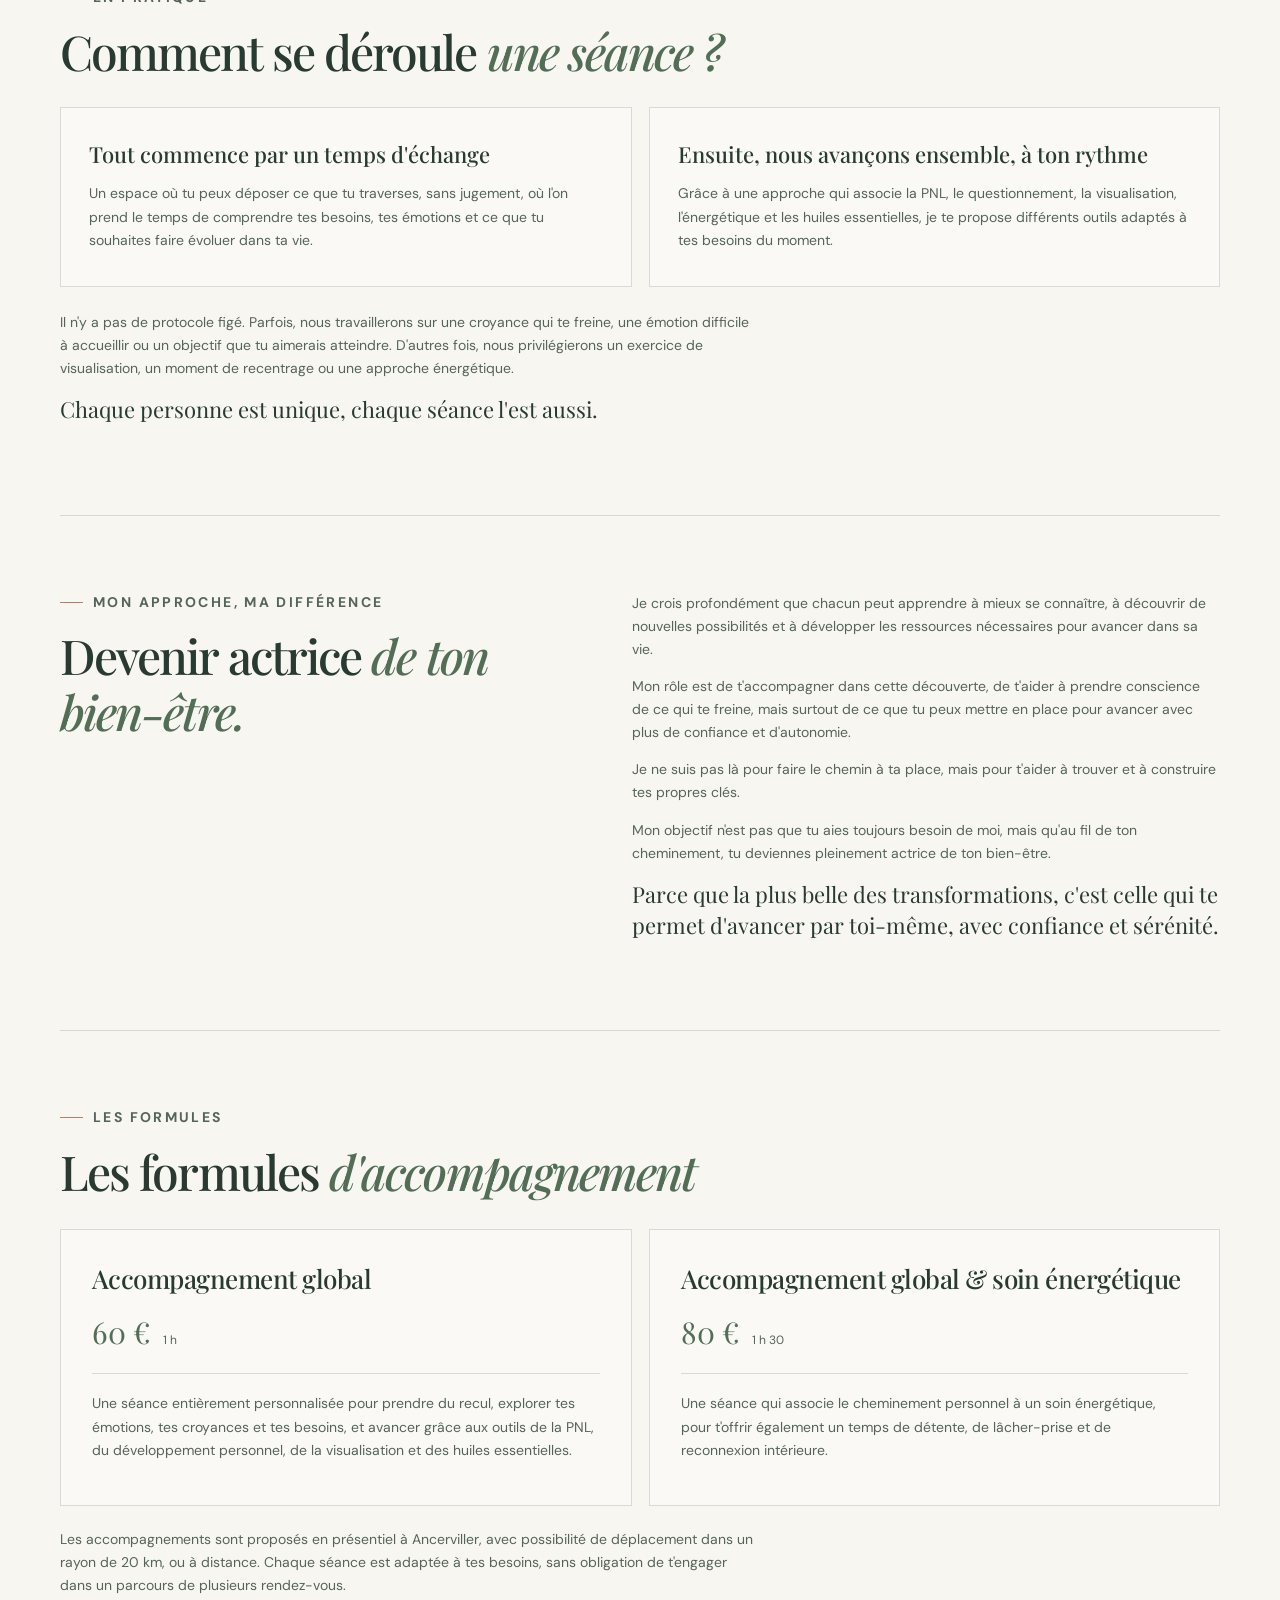
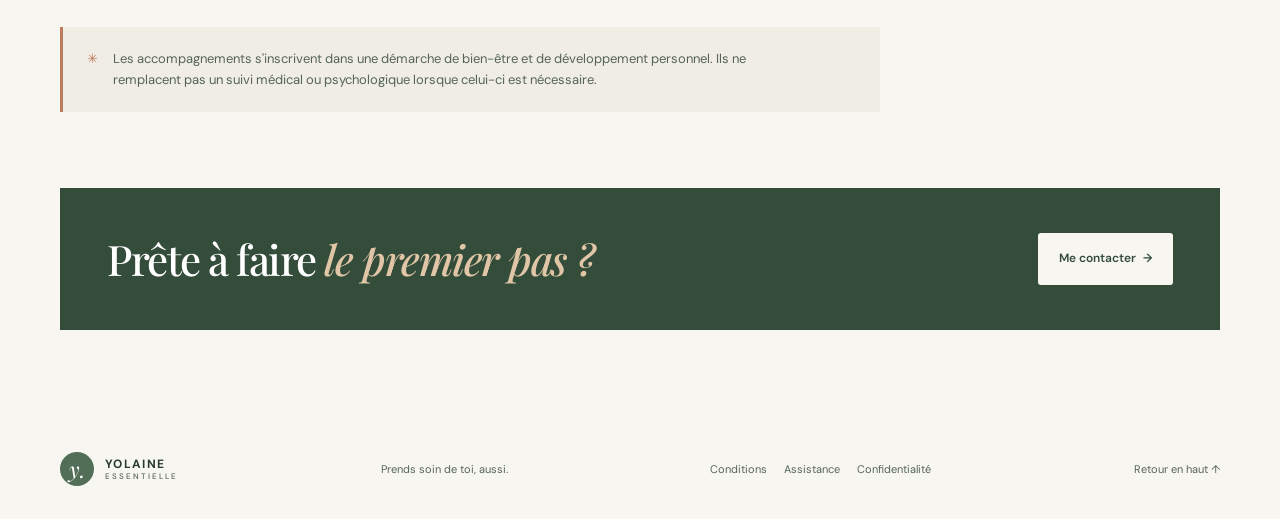
==== commit ac3d8f5b: "ajout condition" ====
--- a/accompagnement.html
+++ b/accompagnement.html
@@ -155,6 +155,11 @@
         <span class="brand-name">yolaine <span>essentielle</span></span>
       </a>
       <p>Prends soin de toi, aussi.</p>
+      <nav class="footer-links" aria-label="Informations légales">
+        <a href="conditions.html">Conditions</a>
+        <a href="assistance.html">Assistance</a>
+        <a href="confidentialite.html">Confidentialité</a>
+      </nav>
       <a class="back-top" href="#contenu">Retour en haut ↑</a>
     </footer>
   </body>
--- a/assets/styles.css
+++ b/assets/styles.css
@@ -753,13 +753,69 @@
 }
 
 .site-footer > p,
-.back-top {
+.back-top,
+.footer-links a {
   color: var(--ink-soft);
   font-size: 11px;
+}
+
+.footer-links {
+  display: flex;
+  flex-wrap: wrap;
+  gap: 8px 17px;
+}
+
+.footer-links a {
+  transition: color 180ms ease;
+}
+
+.footer-links a:hover {
+  color: var(--green);
 }
 
 .back-top {
   transition: color 180ms ease;
+}
+
+.legal-content {
+  padding-bottom: 72px;
+}
+
+.legal-content .block {
+  padding-block: 36px;
+}
+
+.legal-content .block h2 {
+  font-size: clamp(27px, 3.2vw, 38px);
+}
+
+.legal-content .block h3 {
+  max-width: 700px;
+  margin: 24px 0 9px;
+  font-size: 16px;
+}
+
+.legal-content .block ul {
+  max-width: 700px;
+  padding-left: 22px;
+  color: var(--ink-soft);
+  font-size: 14px;
+}
+
+.legal-content .block a {
+  color: var(--green);
+  text-decoration: underline;
+  text-underline-offset: 3px;
+}
+
+.legal-notice {
+  max-width: 700px;
+  margin-top: 22px;
+  padding: 16px 19px;
+  border-left: 3px solid var(--clay);
+  background: var(--paper-deep);
+  color: var(--ink-soft);
+  font-size: 13px;
 }
 
 @media (max-width: 900px) {
@@ -1074,6 +1130,11 @@
     padding-block: 17px;
   }
 
+  .footer-links {
+    flex: 1 1 100%;
+    order: 3;
+  }
+
   .site-footer > p {
     display: none;
   }
